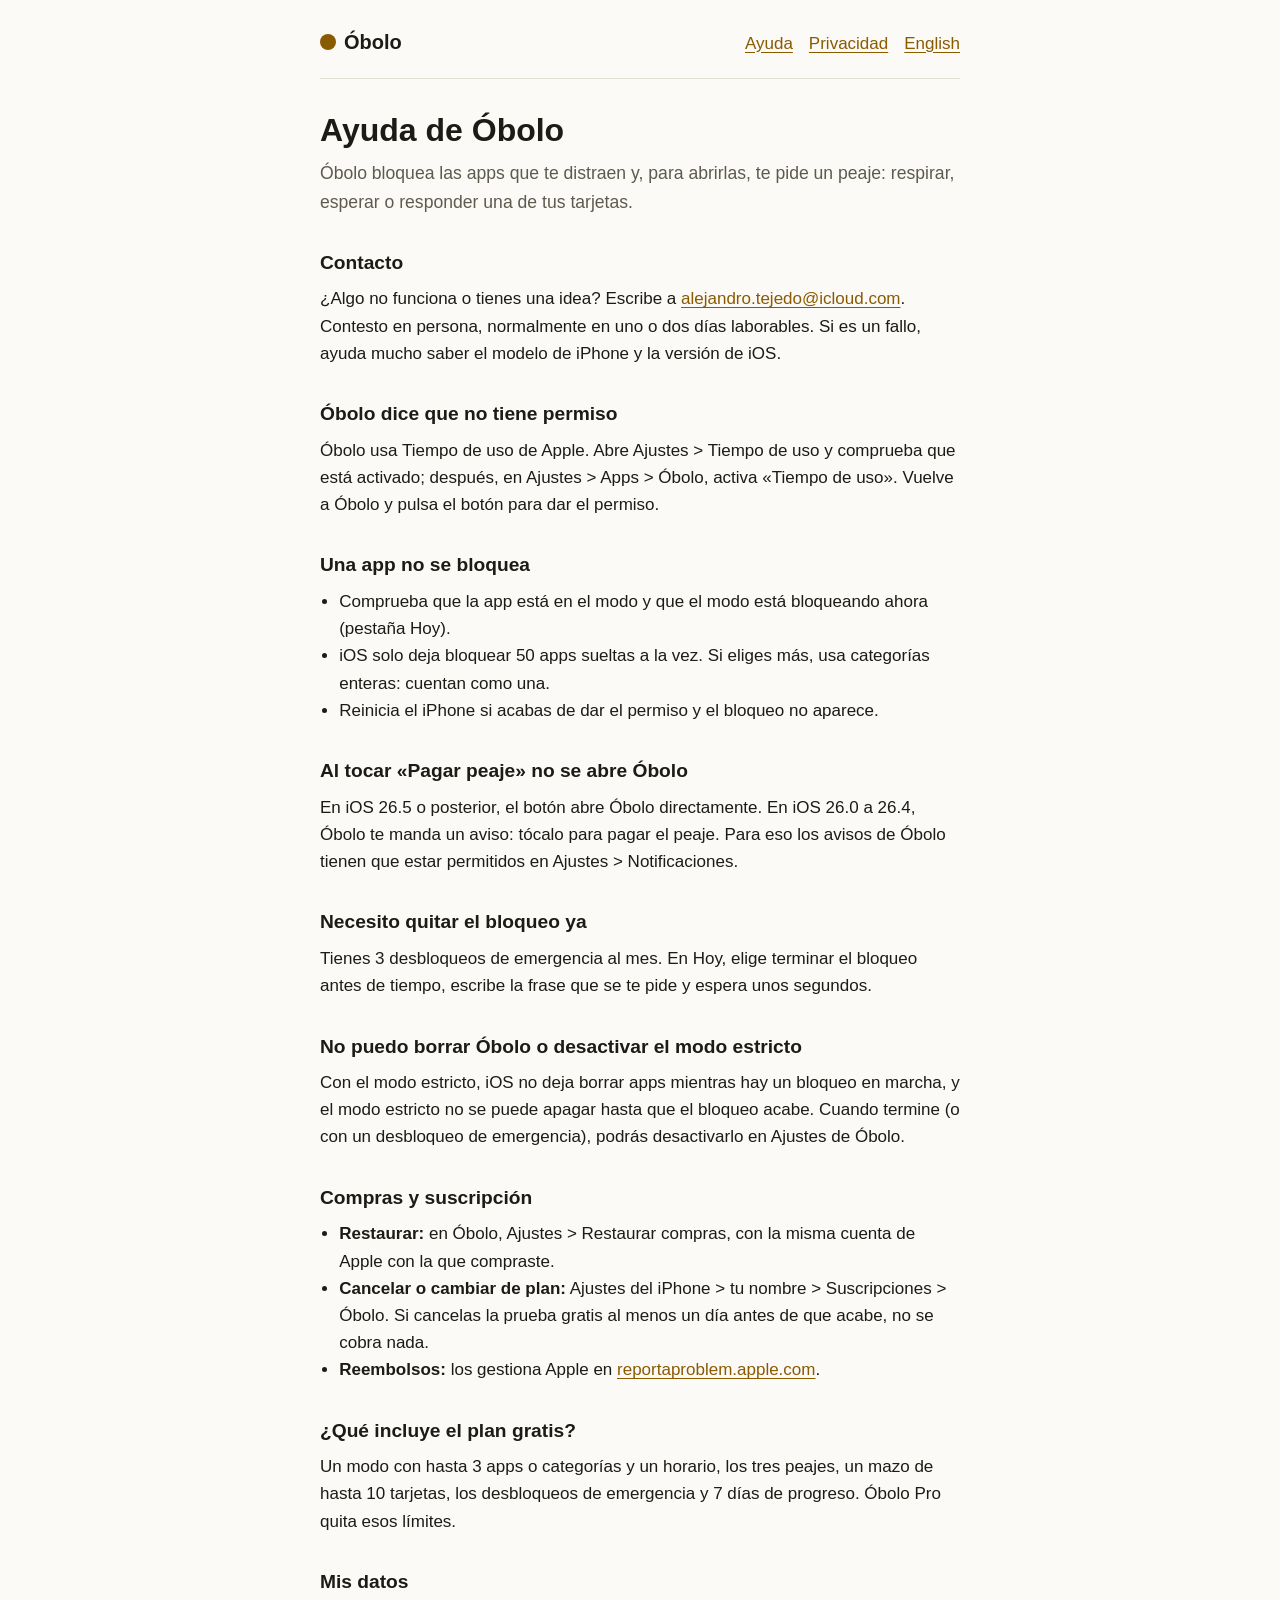
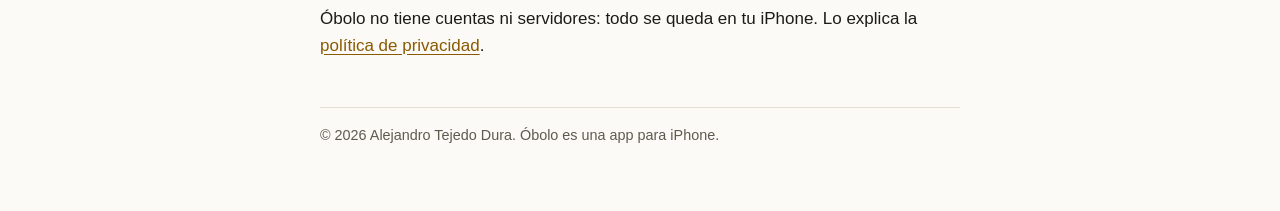
==== index.html @ c031496f "Páginas de ayuda y privacidad de Óbolo" ====
<!doctype html>
<html lang="es">
<head>
<meta charset="utf-8">
<meta name="viewport" content="width=device-width, initial-scale=1">
<meta name="color-scheme" content="light dark">
<title>Ayuda de Óbolo</title>
<meta name="description" content="Ayuda y contacto de Óbolo, el bloqueador de apps con peaje para iPhone.">
<link rel="stylesheet" href="style.css">
</head>
<body>
<div class="wrap">
<header class="site">
<a class="brand" href="./">Óbolo</a>
<nav aria-label="Páginas"><a href="./">Ayuda</a><a href="privacidad/">Privacidad</a><a href="en/" lang="en" hreflang="en">English</a></nav>
</header>
<main>
<h1>Ayuda de Óbolo</h1>
<p class="lead">Óbolo bloquea las apps que te distraen y, para abrirlas, te pide un peaje: respirar, esperar o responder una de tus tarjetas.</p>
<h2>Contacto</h2>
<p>¿Algo no funciona o tienes una idea? Escribe a <a href="mailto:alejandro.tejedo@icloud.com">alejandro.tejedo@icloud.com</a>. Contesto en persona, normalmente en uno o dos días laborables. Si es un fallo, ayuda mucho saber el modelo de iPhone y la versión de iOS.</p>
<h2>Óbolo dice que no tiene permiso</h2>
<p>Óbolo usa Tiempo de uso de Apple. Abre Ajustes &gt; Tiempo de uso y comprueba que está activado; después, en Ajustes &gt; Apps &gt; Óbolo, activa «Tiempo de uso». Vuelve a Óbolo y pulsa el botón para dar el permiso.</p>
<h2>Una app no se bloquea</h2>
<ul>
<li>Comprueba que la app está en el modo y que el modo está bloqueando ahora (pestaña Hoy).</li>
<li>iOS solo deja bloquear 50 apps sueltas a la vez. Si eliges más, usa categorías enteras: cuentan como una.</li>
<li>Reinicia el iPhone si acabas de dar el permiso y el bloqueo no aparece.</li>
</ul>
<h2>Al tocar «Pagar peaje» no se abre Óbolo</h2>
<p>En iOS 26.5 o posterior, el botón abre Óbolo directamente. En iOS 26.0 a 26.4, Óbolo te manda un aviso: tócalo para pagar el peaje. Para eso los avisos de Óbolo tienen que estar permitidos en Ajustes &gt; Notificaciones.</p>
<h2>Necesito quitar el bloqueo ya</h2>
<p>Tienes 3 desbloqueos de emergencia al mes. En Hoy, elige terminar el bloqueo antes de tiempo, escribe la frase que se te pide y espera unos segundos.</p>
<h2>No puedo borrar Óbolo o desactivar el modo estricto</h2>
<p>Con el modo estricto, iOS no deja borrar apps mientras hay un bloqueo en marcha, y el modo estricto no se puede apagar hasta que el bloqueo acabe. Cuando termine (o con un desbloqueo de emergencia), podrás desactivarlo en Ajustes de Óbolo.</p>
<h2>Compras y suscripción</h2>
<ul>
<li><strong>Restaurar:</strong> en Óbolo, Ajustes &gt; Restaurar compras, con la misma cuenta de Apple con la que compraste.</li>
<li><strong>Cancelar o cambiar de plan:</strong> Ajustes del iPhone &gt; tu nombre &gt; Suscripciones &gt; Óbolo. Si cancelas la prueba gratis al menos un día antes de que acabe, no se cobra nada.</li>
<li><strong>Reembolsos:</strong> los gestiona Apple en <a href="https://reportaproblem.apple.com">reportaproblem.apple.com</a>.</li>
</ul>
<h2>¿Qué incluye el plan gratis?</h2>
<p>Un modo con hasta 3 apps o categorías y un horario, los tres peajes, un mazo de hasta 10 tarjetas, los desbloqueos de emergencia y 7 días de progreso. Óbolo Pro quita esos límites.</p>
<h2>Mis datos</h2>
<p>Óbolo no tiene cuentas ni servidores: todo se queda en tu iPhone. Lo explica la <a href="privacidad/">política de privacidad</a>.</p>
</main>
<footer>© 2026 Alejandro Tejedo Dura. Óbolo es una app para iPhone.</footer>
</div>
</body>
</html>
---- style.css ----
:root {
  --bg-light: #fbfaf7; --bg-dark: #14130f;
  --text-light: #1d1b16; --text-dark: #f1eee6;
  --muted-light: #5f5a4e; --muted-dark: #b3ad9f;
  --accent-light: #8a5a00; --accent-dark: #f2b33d;
  --line-light: #e4dfd3; --line-dark: #34312a;
  --bg: var(--bg-light); --text: var(--text-light); --muted: var(--muted-light);
  --accent: var(--accent-light); --line: var(--line-light);
  color-scheme: light dark;
}
@media (prefers-color-scheme: dark) {
  :root {
    --bg: var(--bg-dark); --text: var(--text-dark); --muted: var(--muted-dark);
    --accent: var(--accent-dark); --line: var(--line-dark);
  }
}
* { box-sizing: border-box; }
html { -webkit-text-size-adjust: 100%; }
body {
  margin: 0; background: var(--bg); color: var(--text);
  font: 17px/1.6 -apple-system, BlinkMacSystemFont, "SF Pro Text", "Segoe UI", Roboto, sans-serif;
}
.wrap { max-width: 42rem; margin: 0 auto; padding: 1.5rem 1rem 4rem; }
header.site { display: flex; flex-wrap: wrap; gap: .5rem 1.25rem; align-items: baseline;
  justify-content: space-between; padding-bottom: 1rem; border-bottom: 1px solid var(--line); }
.brand { font-weight: 700; font-size: 1.25rem; color: var(--text); text-decoration: none; }
.brand::before { content: ""; display: inline-block; width: .8em; height: .8em; margin-right: .4em;
  border-radius: 50%; background: var(--accent); vertical-align: -0.05em; }
nav { display: flex; flex-wrap: wrap; gap: .25rem 1rem; }
a { color: var(--accent); text-underline-offset: .15em; }
nav a { padding: .35rem 0; }
h1 { font-size: 2rem; line-height: 1.2; margin: 2rem 0 .5rem; text-wrap: balance; }
h2 { font-size: 1.2rem; line-height: 1.3; margin: 2.2rem 0 .4rem; }
p, ul { margin: .6rem 0; }
ul { padding-left: 1.2rem; }
.lead { font-size: 1.1rem; color: var(--muted); }
.note { color: var(--muted); font-size: .95rem; }
footer { margin-top: 3rem; padding-top: 1rem; border-top: 1px solid var(--line); color: var(--muted); font-size: .9rem; }
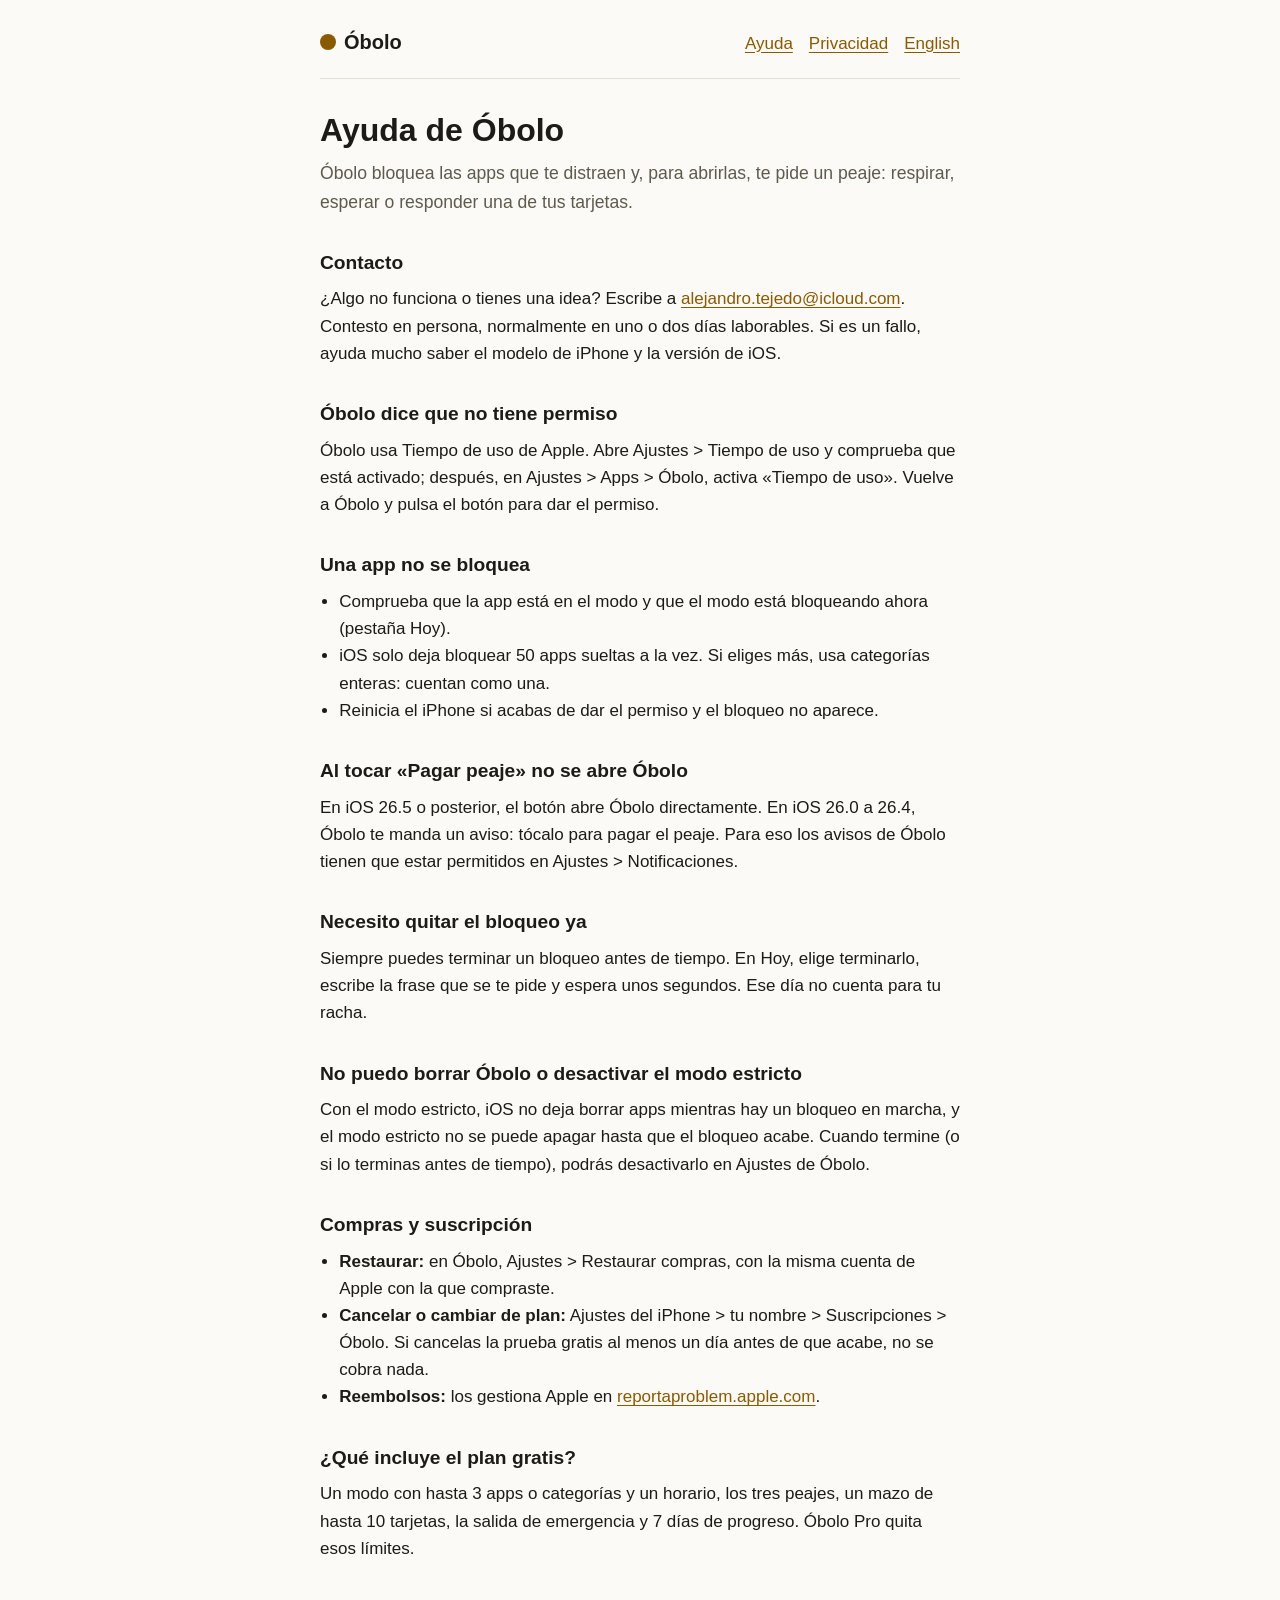
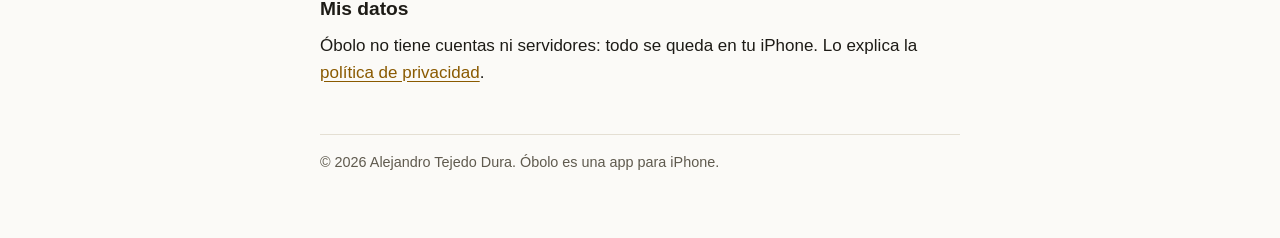
==== commit 7b8b2290: "Ayuda: la salida de emergencia no tiene tope" ====
--- a/index.html
+++ b/index.html
@@ -30,9 +30,9 @@
 <h2>Al tocar «Pagar peaje» no se abre Óbolo</h2>
 <p>En iOS 26.5 o posterior, el botón abre Óbolo directamente. En iOS 26.0 a 26.4, Óbolo te manda un aviso: tócalo para pagar el peaje. Para eso los avisos de Óbolo tienen que estar permitidos en Ajustes &gt; Notificaciones.</p>
 <h2>Necesito quitar el bloqueo ya</h2>
-<p>Tienes 3 desbloqueos de emergencia al mes. En Hoy, elige terminar el bloqueo antes de tiempo, escribe la frase que se te pide y espera unos segundos.</p>
+<p>Siempre puedes terminar un bloqueo antes de tiempo. En Hoy, elige terminarlo, escribe la frase que se te pide y espera unos segundos. Ese día no cuenta para tu racha.</p>
 <h2>No puedo borrar Óbolo o desactivar el modo estricto</h2>
-<p>Con el modo estricto, iOS no deja borrar apps mientras hay un bloqueo en marcha, y el modo estricto no se puede apagar hasta que el bloqueo acabe. Cuando termine (o con un desbloqueo de emergencia), podrás desactivarlo en Ajustes de Óbolo.</p>
+<p>Con el modo estricto, iOS no deja borrar apps mientras hay un bloqueo en marcha, y el modo estricto no se puede apagar hasta que el bloqueo acabe. Cuando termine (o si lo terminas antes de tiempo), podrás desactivarlo en Ajustes de Óbolo.</p>
 <h2>Compras y suscripción</h2>
 <ul>
 <li><strong>Restaurar:</strong> en Óbolo, Ajustes &gt; Restaurar compras, con la misma cuenta de Apple con la que compraste.</li>
@@ -40,7 +40,7 @@
 <li><strong>Reembolsos:</strong> los gestiona Apple en <a href="https://reportaproblem.apple.com">reportaproblem.apple.com</a>.</li>
 </ul>
 <h2>¿Qué incluye el plan gratis?</h2>
-<p>Un modo con hasta 3 apps o categorías y un horario, los tres peajes, un mazo de hasta 10 tarjetas, los desbloqueos de emergencia y 7 días de progreso. Óbolo Pro quita esos límites.</p>
+<p>Un modo con hasta 3 apps o categorías y un horario, los tres peajes, un mazo de hasta 10 tarjetas, la salida de emergencia y 7 días de progreso. Óbolo Pro quita esos límites.</p>
 <h2>Mis datos</h2>
 <p>Óbolo no tiene cuentas ni servidores: todo se queda en tu iPhone. Lo explica la <a href="privacidad/">política de privacidad</a>.</p>
 </main>
